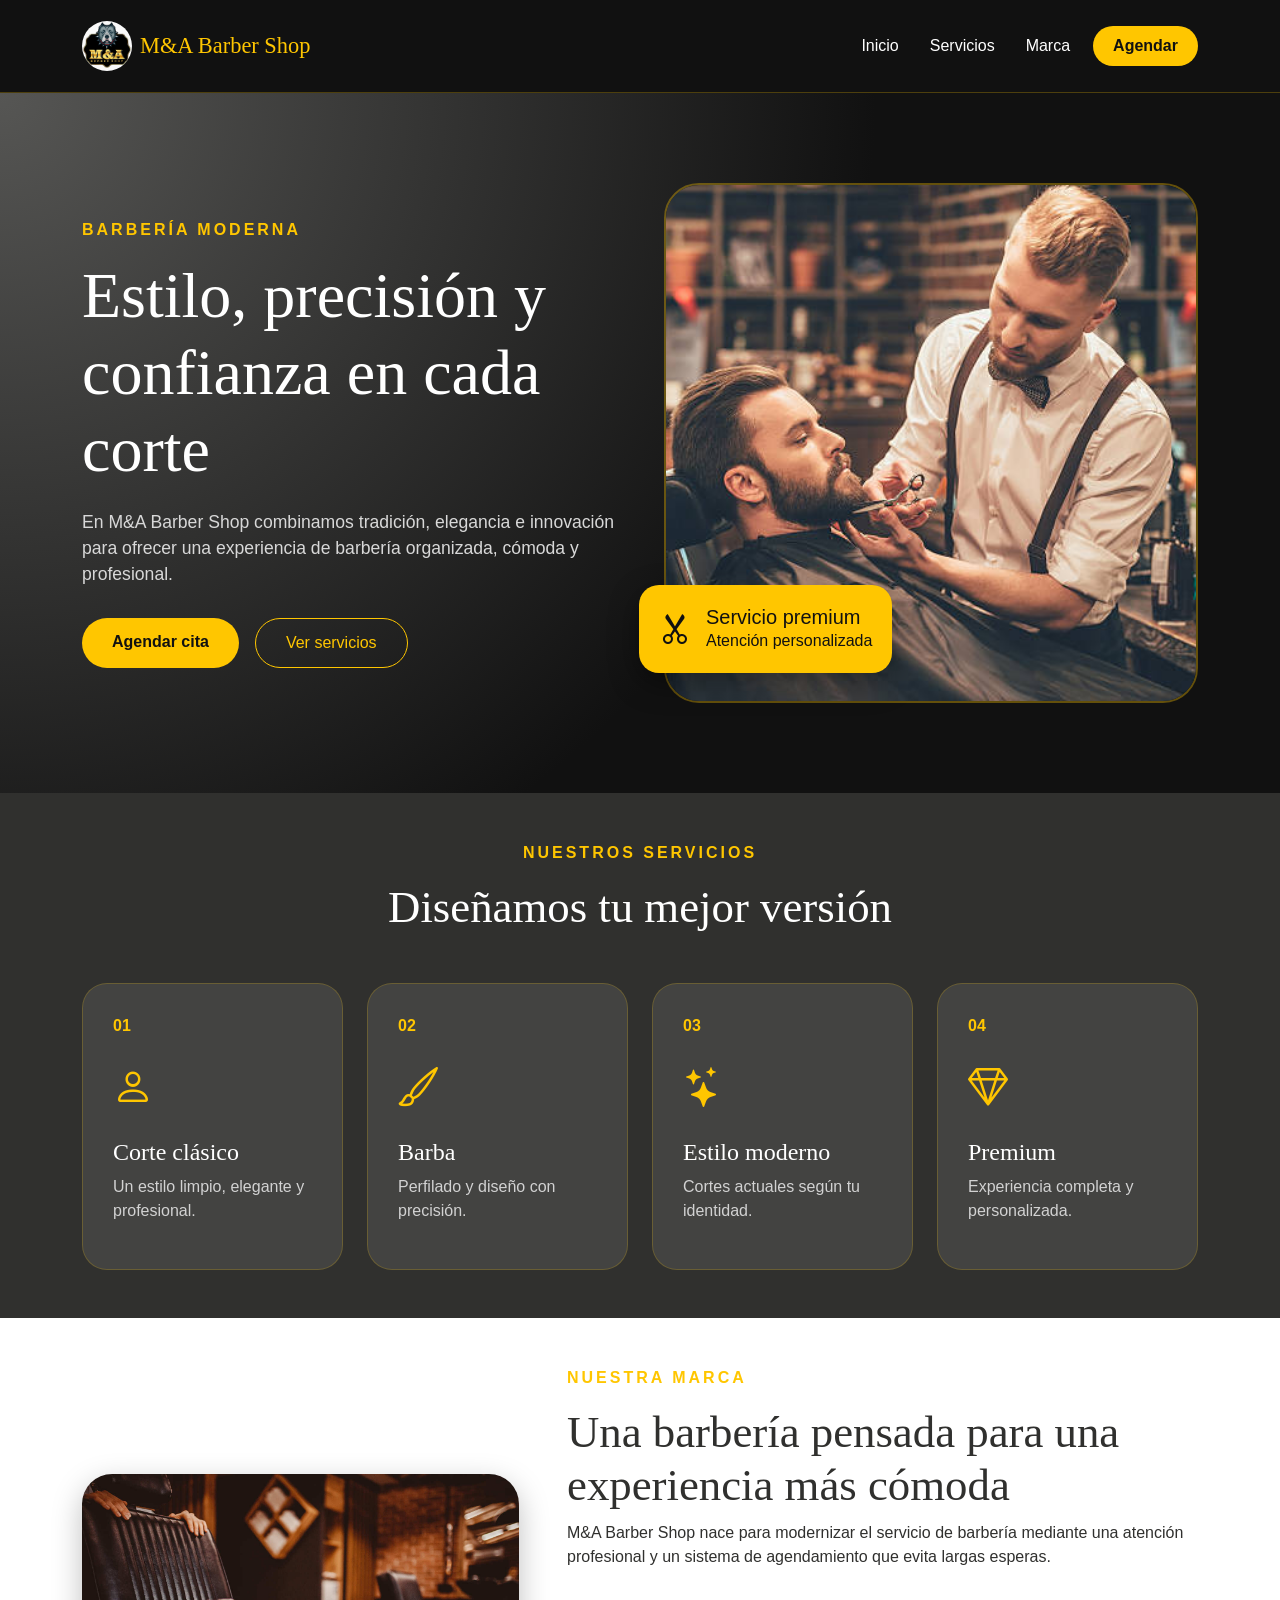
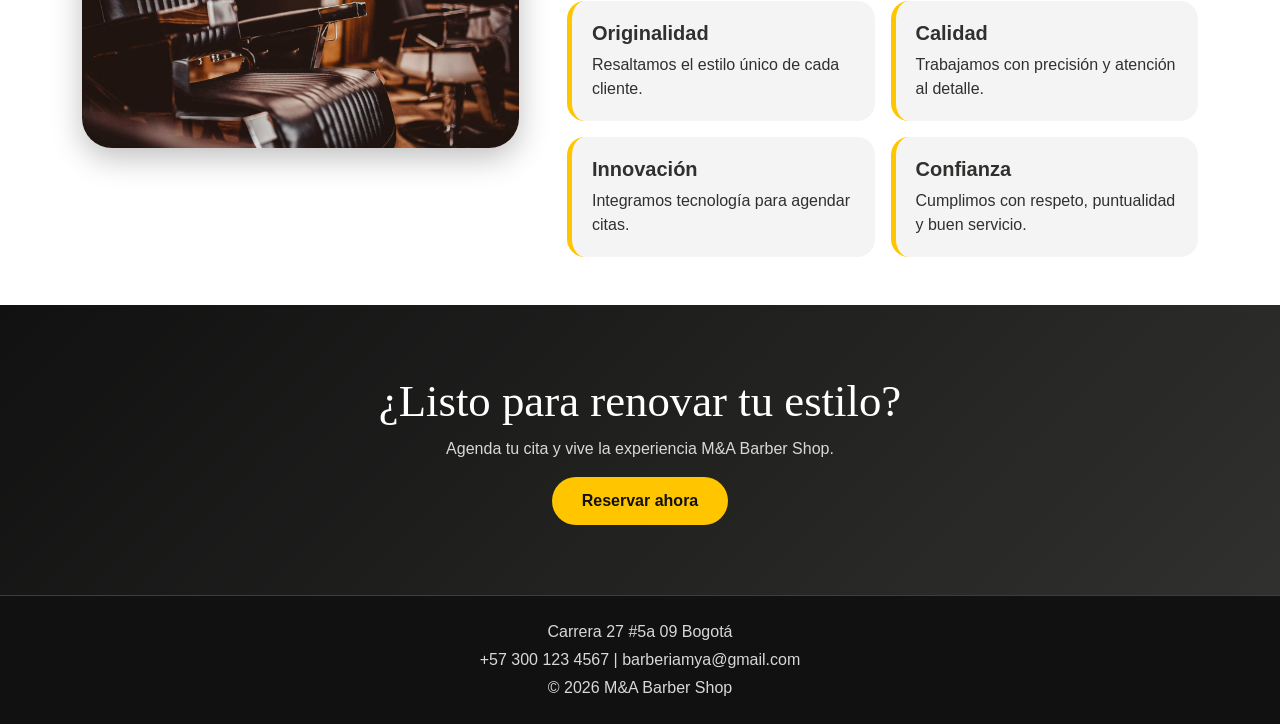
==== index.html @ be17642f "homepage hecho" ====
<!DOCTYPE html>
<html lang="es">
<head>
  <meta charset="UTF-8">
  <meta name="viewport" content="width=device-width, initial-scale=1.0">
  <title>M&A Barber Shop</title>

  <link href="https://cdn.jsdelivr.net/npm/bootstrap@5.3.3/dist/css/bootstrap.min.css" rel="stylesheet">
  <link rel="stylesheet" href="https://cdn.jsdelivr.net/npm/bootstrap-icons@1.11.3/font/bootstrap-icons.css">
  <link rel="stylesheet" href="/css/style.css">
  <link rel="icon" type="image" href="/img/logo.jpeg">
</head>

<body>

  <!-- NAVBAR -->
  <nav class="navbar navbar-expand-lg navbar-dark py-3">
    <div class="container">
      <a class="navbar-brand d-flex align-items-center" href="#">
        <img src="/img/logo.jpeg" alt="Logo M&A" class="logo me-2">
        <span>M&A Barber Shop</span>
      </a>

      <button class="navbar-toggler" type="button" data-bs-toggle="collapse" data-bs-target="#menu">
        <span class="navbar-toggler-icon"></span>
      </button>

      <div class="collapse navbar-collapse" id="menu">
        <ul class="navbar-nav ms-auto">
          <li class="nav-item"><a class="nav-link" href="#inicio">Inicio</a></li>
          <li class="nav-item"><a class="nav-link" href="#servicios">Servicios</a></li>
          <li class="nav-item"><a class="nav-link" href="#marca">Marca</a></li>
          <li class="nav-item"><a class="nav-link btn-agenda" href="/secciones/agenda.html">Agendar</a></li>
        </ul>
      </div>
    </div>
  </nav>

  <!-- INICIO -->
  <section id="inicio" class="inicio">
    <div class="container">
      <div class="row align-items-center g-5">

        <div class="col-lg-6">
          <p class="etiqueta">Barbería moderna</p>
          <h1>Estilo, precisión y confianza en cada corte</h1>
          <p class="descripcion">
            En M&A Barber Shop combinamos tradición, elegancia e innovación para ofrecer una experiencia de barbería organizada, cómoda y profesional.
          </p>

          <div class="d-flex gap-3 flex-wrap">
            <a href="/secciones/agenda.html" class="btn btn-dorado">Agendar cita</a>
            <a href="#servicios" class="btn btn-borde">Ver servicios</a>
          </div>
        </div>

        <div class="col-lg-6">
          <div class="imagen-principal">
            <img src="/img/imagenB.jpg" alt="Barbero trabajando">
            <div class="tarjeta-flotante">
              <i class="bi bi-scissors"></i>
              <div>
                <h5>Servicio premium</h5>
                <p>Atención personalizada</p>
              </div>
            </div>
          </div>
        </div>

      </div>
    </div>
  </section>

  <!-- SERVICIOS -->
  <section id="servicios" class="servicios py-5">
    <div class="container">
      <div class="text-center mb-5">
        <p class="etiqueta">Nuestros servicios</p>
        <h2>Diseñamos tu mejor versión</h2>
      </div>

      <div class="row g-4">

        <div class="col-md-6 col-lg-3">
          <div class="servicio">
            <span>01</span>
            <i class="bi bi-person"></i>
            <h4>Corte clásico</h4>
            <p>Un estilo limpio, elegante y profesional.</p>
          </div>
        </div>

        <div class="col-md-6 col-lg-3">
          <div class="servicio">
            <span>02</span>
            <i class="bi bi-brush"></i>
            <h4>Barba</h4>
            <p>Perfilado y diseño con precisión.</p>
          </div>
        </div>

        <div class="col-md-6 col-lg-3">
          <div class="servicio">
            <span>03</span>
            <i class="bi bi-stars"></i>
            <h4>Estilo moderno</h4>
            <p>Cortes actuales según tu identidad.</p>
          </div>
        </div>

        <div class="col-md-6 col-lg-3">
          <div class="servicio">
            <span>04</span>
            <i class="bi bi-gem"></i>
            <h4>Premium</h4>
            <p>Experiencia completa y personalizada.</p>
          </div>
        </div>

      </div>
    </div>
  </section>

  <!-- MARCA -->
  <section id="marca" class="marca py-5">
    <div class="container">
      <div class="row align-items-center g-5">

        <div class="col-lg-5">
          <img src="/img/imagenA.jpg" alt="Interior barbería" class="img-fluid imagen-marca">
        </div>

        <div class="col-lg-7">
          <p class="etiqueta">Nuestra marca</p>
          <h2>Una barbería pensada para una experiencia más cómoda</h2>
          <p>
            M&A Barber Shop nace para modernizar el servicio de barbería mediante una atención profesional y un sistema de agendamiento que evita largas esperas.
          </p>

          <div class="row g-3 mt-3">
            <div class="col-md-6">
              <div class="valor">
                <h5>Originalidad</h5>
                <p>Resaltamos el estilo único de cada cliente.</p>
              </div>
            </div>

            <div class="col-md-6">
              <div class="valor">
                <h5>Calidad</h5>
                <p>Trabajamos con precisión y atención al detalle.</p>
              </div>
            </div>

            <div class="col-md-6">
              <div class="valor">
                <h5>Innovación</h5>
                <p>Integramos tecnología para agendar citas.</p>
              </div>
            </div>

            <div class="col-md-6">
              <div class="valor">
                <h5>Confianza</h5>
                <p>Cumplimos con respeto, puntualidad y buen servicio.</p>
              </div>
            </div>
          </div>

        </div>

      </div>
    </div>
  </section>

  <!-- CTA -->
  <section class="cta">
    <div class="container text-center">
      <h2>¿Listo para renovar tu estilo?</h2>
      <p>Agenda tu cita y vive la experiencia M&A Barber Shop.</p>
      <a href="/secciones/agenda.html" class="btn btn-dorado">Reservar ahora</a>
    </div>
  </section>

  <!-- FOOTER -->
  <footer class="footer py-4">
    <div class="container text-center">
      <p class="mb-1">Carrera 27 #5a 09 Bogotá</p>
      <p class="mb-1">+57 300 123 4567 | barberiamya@gmail.com</p>
      <p class="mb-0">© 2026 M&A Barber Shop</p>
    </div>
  </footer>

  <script src="https://cdn.jsdelivr.net/npm/bootstrap@5.3.3/dist/js/bootstrap.bundle.min.js"></script>

</body>
</html>
---- css/style.css ----
:root {
  --dorado: #FFC600;
  --dorado-oscuro: #BF930D;
  --gris: #565654;
  --gris-oscuro: #30302E;
  --negro: #111111;
  --blanco: #FFFFFF;
}

body {
  margin: 0;
  font-family: Arial, sans-serif;
  background-color: var(--negro);
  color: var(--blanco);
}

h1,
h2,
h3,
h4 {
  font-family: "Times New Roman", serif;
}

.navbar {
  background-color: var(--negro);
  border-bottom: 1px solid rgba(255, 198, 0, 0.25);
}

.logo {
  width: 50px;
  height: 50px;
  border-radius: 50%;
  object-fit: cover;
}

.navbar-brand span {
  color: var(--dorado);
  font-family: "Times New Roman", serif;
  font-size: 1.4rem;
}

.nav-link {
  color: var(--blanco) !important;
  margin-left: 15px;
}

.nav-link:hover {
  color: var(--dorado) !important;
}

.btn-agenda {
  background-color: var(--dorado);
  color: var(--negro) !important;
  border-radius: 30px;
  padding: 8px 20px !important;
  font-weight: bold;
}

.inicio {
  padding: 90px 0;
  background: radial-gradient(circle at top left, #565654, #111111 60%);
}

.etiqueta {
  color: var(--dorado);
  text-transform: uppercase;
  letter-spacing: 3px;
  font-weight: bold;
}

.inicio h1 {
  font-size: 4rem;
  color: var(--blanco);
  margin-bottom: 20px;
}

.descripcion {
  color: #d8d8d8;
  font-size: 1.1rem;
  margin-bottom: 30px;
}

.btn-dorado {
  background-color: var(--dorado);
  color: var(--negro);
  border: none;
  border-radius: 30px;
  padding: 12px 30px;
  font-weight: bold;
}

.btn-dorado:hover {
  background-color: var(--dorado-oscuro);
  color: var(--blanco);
}

.btn-borde {
  border: 1px solid var(--dorado);
  color: var(--dorado);
  border-radius: 30px;
  padding: 12px 30px;
}

.btn-borde:hover {
  background-color: var(--dorado);
  color: var(--negro);
}

.imagen-principal {
  position: relative;
}

.imagen-principal img {
  width: 100%;
  height: 520px;
  object-fit: cover;
  border-radius: 35px;
  border: 2px solid rgba(255, 198, 0, 0.35);
}

.tarjeta-flotante {
  position: absolute;
  bottom: 30px;
  left: -25px;
  background-color: var(--dorado);
  color: var(--negro);
  padding: 20px;
  border-radius: 20px;
  display: flex;
  gap: 15px;
  align-items: center;
  box-shadow: 0 10px 30px rgba(0,0,0,0.4);
}

.tarjeta-flotante i {
  font-size: 2rem;
}

.tarjeta-flotante h5,
.tarjeta-flotante p {
  margin: 0;
}

.servicios {
  background-color: var(--gris-oscuro);
}

.servicios h2,
.marca h2,
.cta h2 {
  font-size: 2.8rem;
}

.servicio {
  background-color: #434341;
  padding: 30px;
  border-radius: 25px;
  height: 100%;
  border: 1px solid rgba(255, 198, 0, 0.2);
  transition: 0.3s;
}

.servicio:hover {
  transform: translateY(-8px);
  border-color: var(--dorado);
}

.servicio span {
  color: var(--dorado);
  font-weight: bold;
}

.servicio i {
  display: block;
  color: var(--dorado);
  font-size: 2.5rem;
  margin: 20px 0;
}

.servicio h4 {
  color: var(--blanco);
}

.servicio p {
  color: #d2d2d2;
}

.marca {
  background-color: var(--blanco);
  color: var(--gris-oscuro);
}

.imagen-marca {
  border-radius: 30px;
  box-shadow: 0 10px 30px rgba(0,0,0,0.25);
}

.valor {
  background-color: #f4f4f4;
  padding: 20px;
  border-radius: 18px;
  border-left: 5px solid var(--dorado);
  height: 100%;
}

.valor h5 {
  color: var(--gris-oscuro);
  font-weight: bold;
}

.valor p {
  margin: 0;
}

.cta {
  padding: 70px 0;
  background: linear-gradient(135deg, #111111, #30302E);
}

.cta p {
  color: #d8d8d8;
}

.footer {
  background-color: var(--negro);
  border-top: 1px solid rgba(255, 198, 0, 0.25);
  color: #d8d8d8;
}

@media (max-width: 768px) {
  .inicio h1 {
    font-size: 2.8rem;
  }

  .imagen-principal img {
    height: 380px;
  }

  .tarjeta-flotante {
    position: static;
    margin-top: 20px;
  }
}
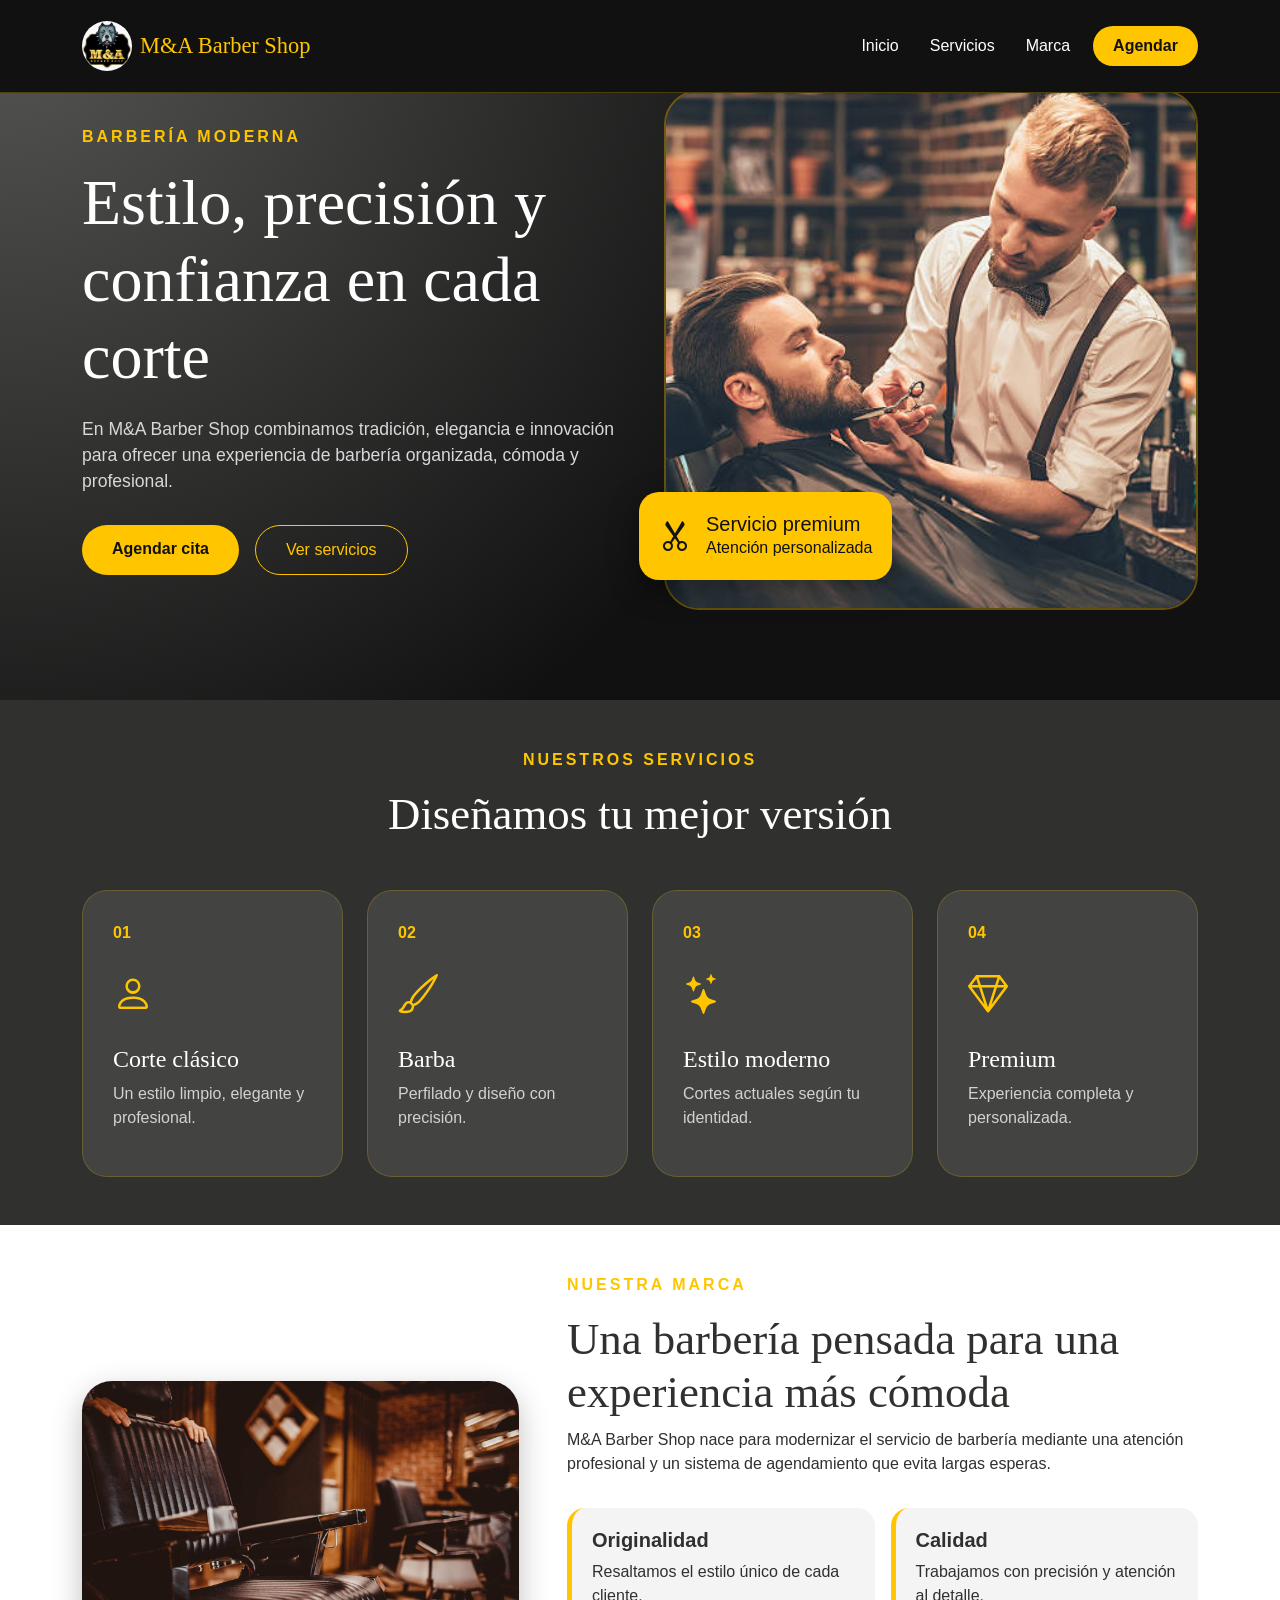
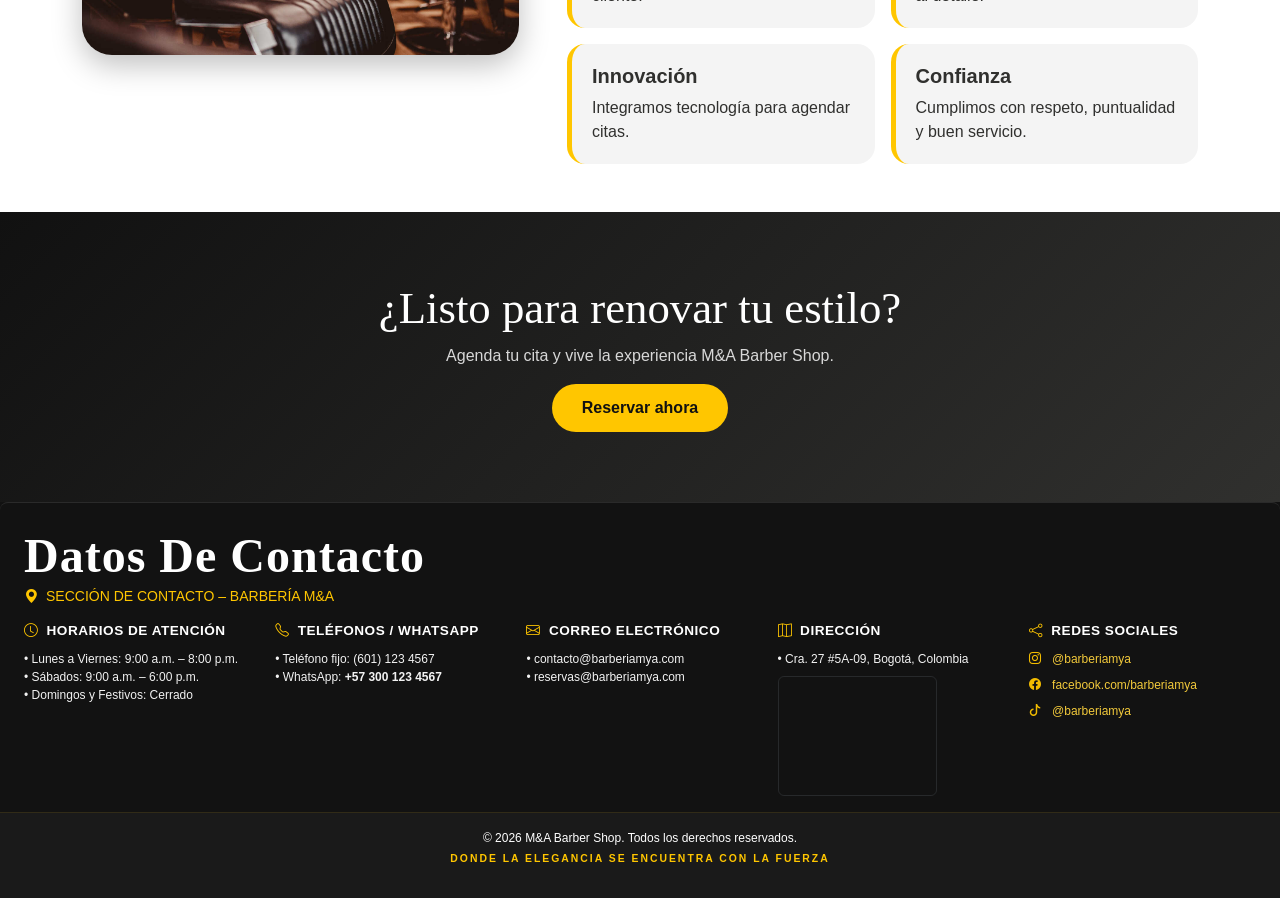
==== commit b9a52447: "footer terminado" ====
--- a/index.html
+++ b/index.html
@@ -14,7 +14,7 @@
 <body>
 
   <!-- NAVBAR -->
-  <nav class="navbar navbar-expand-lg navbar-dark py-3">
+  <nav class="navbar navbar-expand-lg navbar-dark py-3 fixed-top">
     <div class="container">
       <a class="navbar-brand d-flex align-items-center" href="#">
         <img src="/img/logo.jpeg" alt="Logo M&A" class="logo me-2">
@@ -182,16 +182,120 @@
     </div>
   </section>
 
-  <!-- FOOTER -->
-  <footer class="footer py-4">
-    <div class="container text-center">
-      <p class="mb-1">Carrera 27 #5a 09 Bogotá</p>
-      <p class="mb-1">+57 300 123 4567 | barberiamya@gmail.com</p>
-      <p class="mb-0">© 2026 M&A Barber Shop</p>
-    </div>
-  </footer>
-
-  <script src="https://cdn.jsdelivr.net/npm/bootstrap@5.3.3/dist/js/bootstrap.bundle.min.js"></script>
-
+<!-- FOOTER -->
+ <div class="container-fluid pt-4 px-4 border-top border-light border-opacity-10 mt-auto background-datos-inferior">
+                    
+                    <div class="row mb-3">
+                        <div class="col-12">
+                            <h2 class="display-5 fw-bold mb-1 font-elegante text-white">Datos De Contacto</h2>
+                            <h6 class="text-uppercase tracking-wider m-0 small" style="color: var(--mya-gold);">
+                                <i class="bi bi-geo-alt-fill me-2"></i>Sección de Contacto – Barbería M&A
+                            </h6>
+                        </div>
+                    </div>
+
+                    <div class="row g-4 text-white alignment-row-datos pb-3">
+                        
+                        <div class="col-12 col-md-6 col-lg-2-5">
+                            <div class="fw-bold text-white mb-2 small-title-datos">
+                                <i class="bi bi-clock me-2" style="color: var(--mya-gold);"></i>Horarios de Atención
+                            </div>
+                            <ul class="list-unstyled text-white x-small-text ps-0 m-0">
+                                <li>• Lunes a Viernes: 9:00 a.m. – 8:00 p.m.</li>
+                                <li>• Sábados: 9:00 a.m. – 6:00 p.m.</li>
+                                <li>• Domingos y Festivos: Cerrado</li>
+                            </ul>
+                        </div>
+
+                        <div class="col-12 col-md-6 col-lg-2-5">
+                            <div class="fw-bold text-white mb-2 small-title-datos">
+                                <i class="bi bi-telephone me-2" style="color: var(--mya-gold);"></i>Teléfonos / WhatsApp
+                            </div>
+                            <ul class="list-unstyled text-white x-small-text ps-0 m-0">
+                                <li>• Teléfono fijo: (601) 123 4567</li>
+                                <li>• WhatsApp: <span class="text-purple fw-semibold">+57 300 123 4567</span></li>
+                            </ul>
+                        </div>
+
+                        <div class="col-12 col-md-6 col-lg-2-5">
+                            <div class="fw-bold text-white mb-2 small-title-datos">
+                                <i class="bi bi-envelope me-2" style="color: var(--mya-gold);"></i>Correo Electrónico
+                            </div>
+                            <ul class="list-unstyled text-white x-small-text ps-0 m-0">
+                                <li>• contacto@barberiamya.com</li>
+                                <li>• reservas@barberiamya.com</li>
+                            </ul>
+                        </div>
+
+                        <div class="col-12 col-md-6 col-lg-2-5">
+                            <div class="fw-bold text-white mb-2 small-title-datos">
+                                <i class="bi bi-map me-2" style="color: var(--mya-gold);"></i>Dirección
+                            </div>
+                            <ul class="list-unstyled text-white x-small-text ps-0 m-0">
+                                <li class="mb-2">• Cra. 27 #5A-09, Bogotá, Colombia</li>
+                                <li>
+                                    <div class="rounded overflow-hidden border border-secondary border-opacity-25" style="width: 70%; height: 120px;">
+                                        <iframe 
+                                            src="https://www.google.com/maps/embed?pb=!1m18!1m12!1m3!1d994.2369689407733!2d-74.09712263046441!3d4.6033570364896805!2m3!1f0!2f0!3f0!3m2!1i1024!2i768!4f13.1!3m3!1m2!1s0x8e3f9914394b9c2f%3A0xe5f080242ba65aac!2zQ3JhIDI3ICM1YTE1LCBCb2dvdMOh!5e0!3m2!1ses-419!2sco!4v1779984849166!5m2!1ses-419!2sco" 
+                                            width="100%" 
+                                            height="100%" 
+                                            style="border:0;" 
+                                            allowfullscreen="" 
+                                            loading="lazy" 
+                                            referrerpolicy="no-referrer-when-downgrade">
+                                        </iframe>
+                                    </div>
+                                </li>
+                            </ul>
+                        </div>
+
+                        <div class="col-12 col-md-6 col-lg-2-5">
+                          <div class="fw-bold text-white mb-2 small-title-datos">
+                              <i class="bi bi-share me-2" style="color: var(--mya-gold);"></i>Redes Sociales
+                          </div>
+                          <ul class="list-unstyled x-small-text ps-0 m-0 d-flex flex-column gap-2">
+                              <li>
+                                  <i class="bi bi-instagram me-2" style="color: var(--mya-gold);"></i>
+                                  <a href="#" style="color: var(--mya-gold-light); text-decoration: none;" class="mya-link-hover">@barberiamya</a>
+                              </li>
+                              <li>
+                                  <i class="bi bi-facebook me-2" style="color: var(--mya-gold);"></i>
+                                  <a href="#" style="color: var(--mya-gold-light); text-decoration: none;" class="mya-link-hover">facebook.com/barberiamya</a>
+                              </li>
+                              <li>
+                                  <i class="bi bi-tiktok me-2" style="color: var(--mya-gold);"></i>
+                                  <a href="#" style="color: var(--mya-gold-light); text-decoration: none;" class="mya-link-hover">@barberiamya</a>
+                              </li>
+                          </ul>
+                        </div>
+
+                    </div>
+
+                </div>
+            </div>
+
+            <footer class="footer-mya py-3">
+                <div class="container text-center">
+                    <p class="small text-white mb-1" style="font-size: 0.75rem;">&copy; 2026 M&A Barber Shop. Todos los derechos reservados.</p>
+                    <p class="small text-uppercase tracking-widest fw-bold" style="color: var(--mya-gold); font-size: 0.65rem; letter-spacing: 2px;">Donde la elegancia se encuentra con la fuerza</p>
+                </div>
+            </footer>
+            
+        </div>
+    </div>
+
+    <script src="https://cdn.jsdelivr.net/npm/bootstrap@5.3.3/dist/js/bootstrap.bundle.min.js" integrity="sha384-YvpcrYf0tY3lHB60NNkmXc5s9fDVZLESaAA55NDzOxhy9GkcIdslK1eN7N6jIeHz" crossorigin="anonymous"></script>
+
+    <script>
+        document.addEventListener("DOMContentLoaded", function() {
+            const toggleButton = document.getElementById("toggleSidebar");
+            const wrapper = document.getElementById("wrapper");
+
+            toggleButton.addEventListener("click", function(e) {
+                e.preventDefault();
+                wrapper.classList.toggle("toggled");
+            });
+        });
+    </script>
 </body>
 </html>
--- a/css/style.css
+++ b/css/style.css
@@ -240,4 +240,77 @@
     position: static;
     margin-top: 20px;
   }
+}
+
+/*FOOTER*/
+/* 1. Variables de color necesarias */
+:root {
+    --mya-gold-light: #FFD43E;
+    --mya-gold: #FFC600;
+    --mya-gold-dark: #BF930D;
+    --mya-white: #FFFFFF;
+}
+
+/* 2. Tipografía para el título "Datos De Contacto" */
+.font-elegante {
+    font-family: 'Times New Roman', Times, serif;
+    font-weight: 700;
+    letter-spacing: 1px;
+}
+
+/* 3. Estructura del contenedor de datos (el área oscura antes del footer) */
+.background-datos-inferior {
+    background-color: rgba(20, 20, 20, 0.4);
+    border-radius: 8px 8px 0 0;
+}
+
+/* 4. Estilos de texto y utilidades de la sección de datos */
+.small-title-datos {
+    font-size: 0.85rem !important;
+    text-transform: uppercase;
+    letter-spacing: 0.5px;
+}
+
+.x-small-text {
+    font-size: 0.75rem !important;
+    line-height: 1.5;
+    opacity: 0.95;
+}
+
+.fs-mini {
+    font-size: 0.68rem !important;
+    display: block;
+    margin-top: 2px;
+}
+
+/* 5. Columna personalizada de 5 espacios (20% cada una) */
+@media (min-width: 992px) {
+    .col-lg-2-5 {
+        flex: 0 0 20%;
+        max-width: 20%;
+    }
+}
+
+/* 6. El Footer final (franja inferior) */
+.footer-mya {
+    background-color: #1a1a1a;
+    border-top: 1px solid rgba(255, 198, 0, 0.1); /* Línea dorada sutil */
+    width: 100%;
+}
+
+/* 7. Interacciones de enlaces en el footer */
+.mya-link-hover {
+    transition: color 0.2s ease;
+}
+
+.mya-link-hover:hover {
+    color: var(--mya-white) !important;
+}
+
+/* 8. Ajuste para que el footer siempre esté al fondo si hay poco contenido */
+#page-content-wrapper {
+    display: flex;
+    flex-direction: column;
+    justify-content: space-between;
+    min-height: 100vh;
 }
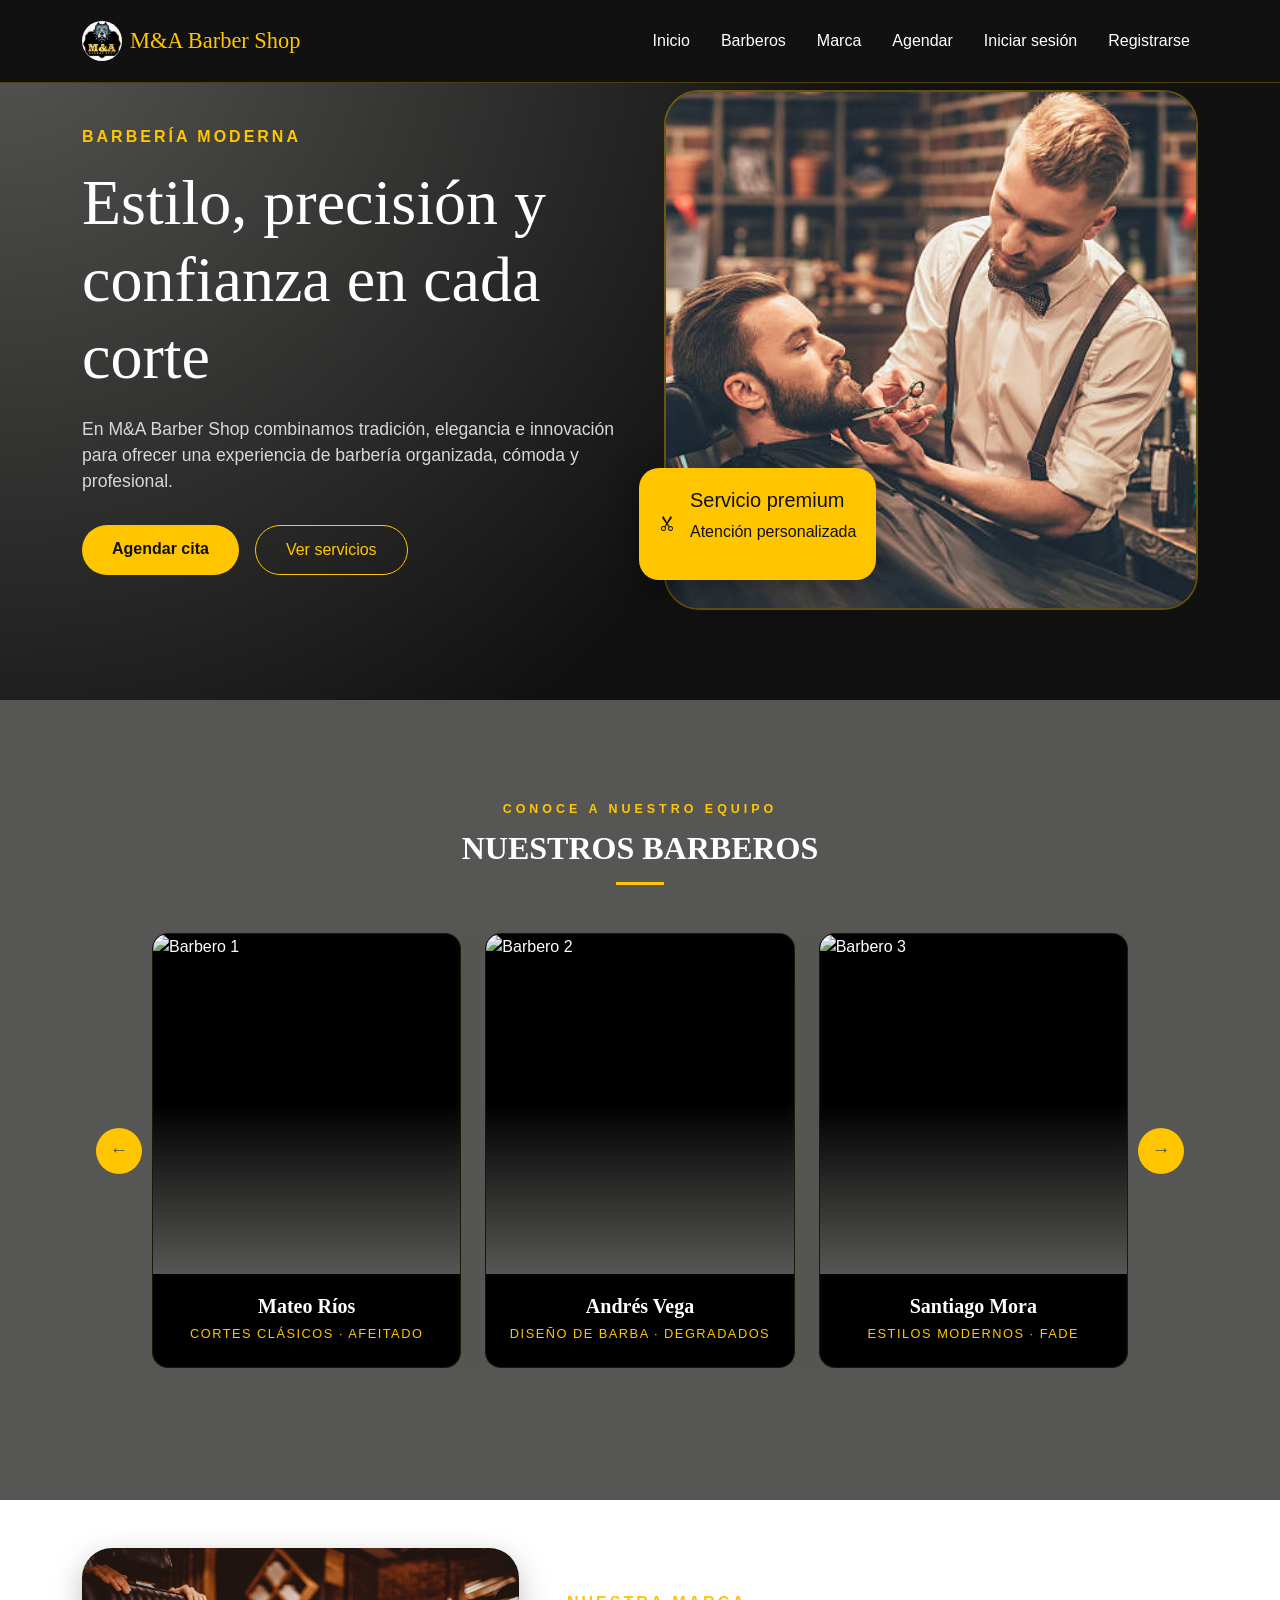
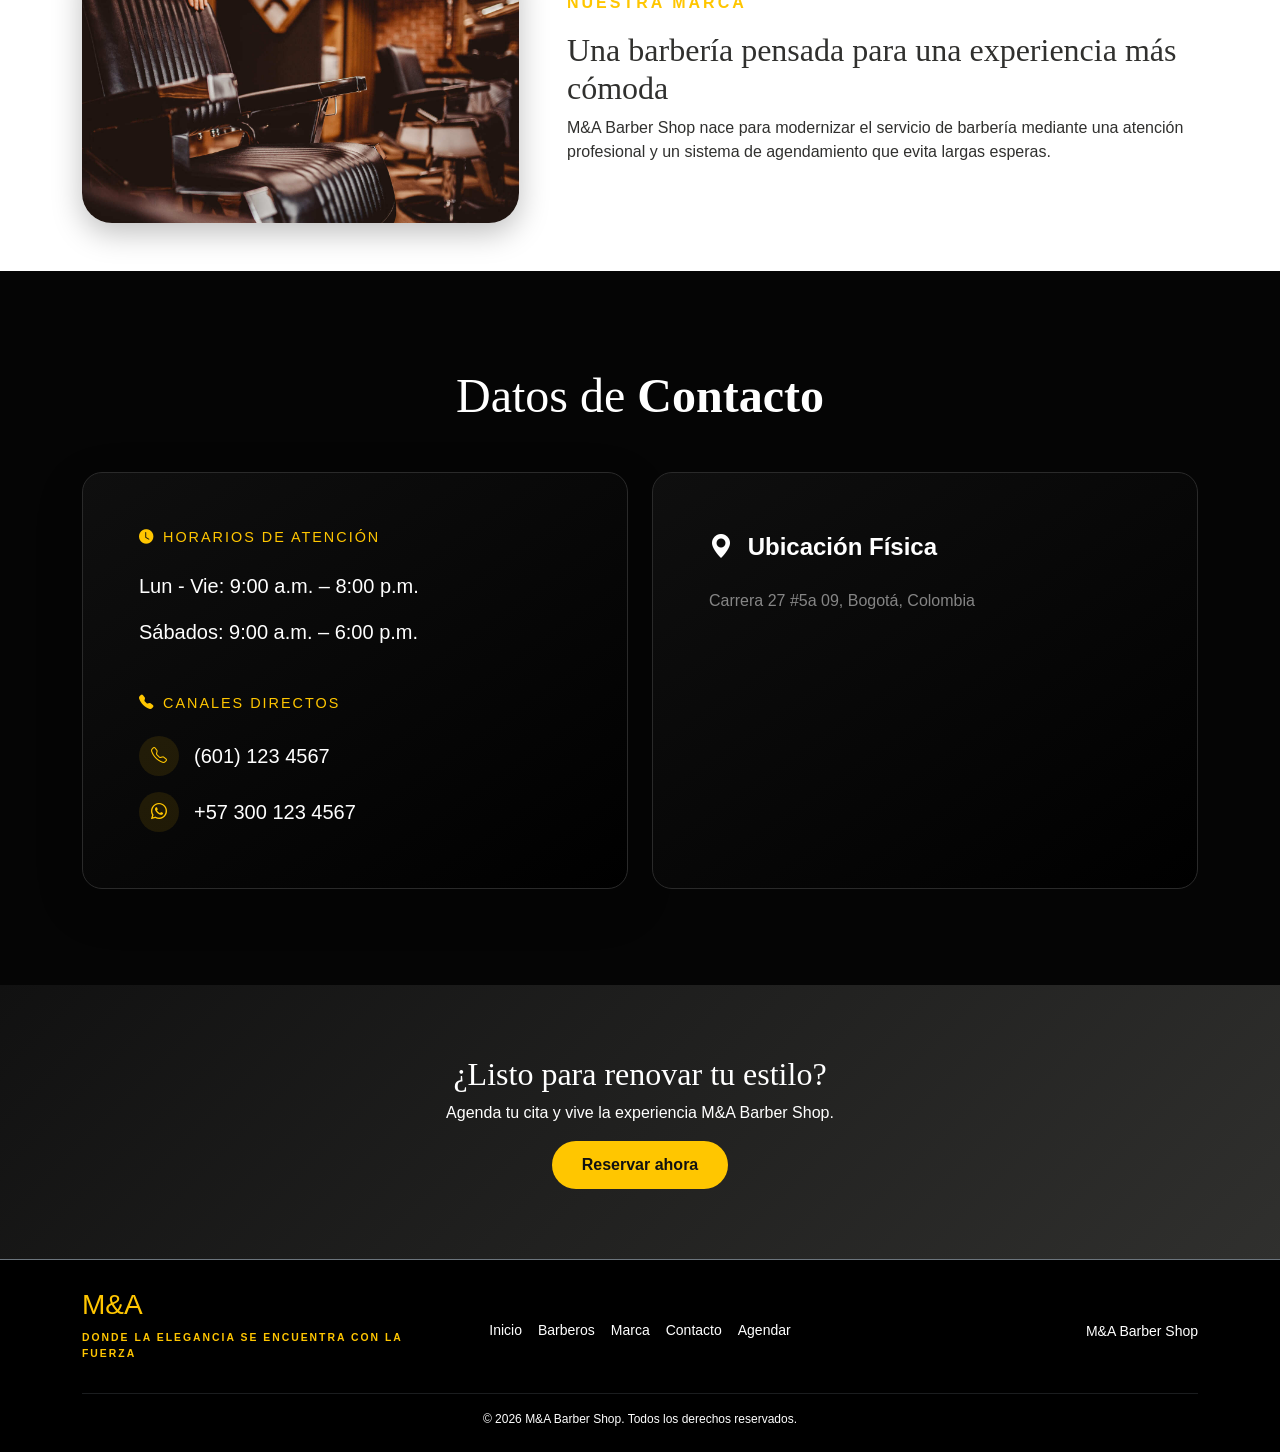
==== commit 20d1d6df: "Homepage Update" ====
--- a/index.html
+++ b/index.html
@@ -1,301 +1,25 @@
 <!DOCTYPE html>
 <html lang="es">
 <head>
-  <meta charset="UTF-8">
-  <meta name="viewport" content="width=device-width, initial-scale=1.0">
-  <title>M&A Barber Shop</title>
+    <meta charset="UTF-8">
+    <meta name="viewport" content="width=device-width, initial-scale=1.0">
+    <title>M&A Barber Shop</title>
+    
+    <link href="https://cdn.jsdelivr.net/npm/bootstrap@5.3.3/dist/css/bootstrap.min.css" rel="stylesheet">
+    <link rel="stylesheet" href="https://cdn.jsdelivr.net/npm/bootstrap-icons@1.11.3/font/bootstrap-icons.css">
+    <link rel="stylesheet" href="/css/style.css">
+    <link rel="icon" type="image/jpeg" href="/img/logo.jpeg">
+</head>
+<body>
+    
+    <div id="navbar-container"></div>
+    
+    <main id="main-content">
+        </main>
 
-  <link href="https://cdn.jsdelivr.net/npm/bootstrap@5.3.3/dist/css/bootstrap.min.css" rel="stylesheet">
-  <link rel="stylesheet" href="https://cdn.jsdelivr.net/npm/bootstrap-icons@1.11.3/font/bootstrap-icons.css">
-  <link rel="stylesheet" href="/css/style.css">
-  <link rel="icon" type="image" href="/img/logo.jpeg">
-</head>
+    <div id="footer-container"></div>
 
-<body>
-
-  <!-- NAVBAR -->
-  <nav class="navbar navbar-expand-lg navbar-dark py-3 fixed-top">
-    <div class="container">
-      <a class="navbar-brand d-flex align-items-center" href="#">
-        <img src="/img/logo.jpeg" alt="Logo M&A" class="logo me-2">
-        <span>M&A Barber Shop</span>
-      </a>
-
-      <button class="navbar-toggler" type="button" data-bs-toggle="collapse" data-bs-target="#menu">
-        <span class="navbar-toggler-icon"></span>
-      </button>
-
-      <div class="collapse navbar-collapse" id="menu">
-        <ul class="navbar-nav ms-auto">
-          <li class="nav-item"><a class="nav-link" href="#inicio">Inicio</a></li>
-          <li class="nav-item"><a class="nav-link" href="#servicios">Servicios</a></li>
-          <li class="nav-item"><a class="nav-link" href="#marca">Marca</a></li>
-          <li class="nav-item"><a class="nav-link btn-agenda" href="/secciones/agenda.html">Agendar</a></li>
-        </ul>
-      </div>
-    </div>
-  </nav>
-
-  <!-- INICIO -->
-  <section id="inicio" class="inicio">
-    <div class="container">
-      <div class="row align-items-center g-5">
-
-        <div class="col-lg-6">
-          <p class="etiqueta">Barbería moderna</p>
-          <h1>Estilo, precisión y confianza en cada corte</h1>
-          <p class="descripcion">
-            En M&A Barber Shop combinamos tradición, elegancia e innovación para ofrecer una experiencia de barbería organizada, cómoda y profesional.
-          </p>
-
-          <div class="d-flex gap-3 flex-wrap">
-            <a href="/secciones/agenda.html" class="btn btn-dorado">Agendar cita</a>
-            <a href="#servicios" class="btn btn-borde">Ver servicios</a>
-          </div>
-        </div>
-
-        <div class="col-lg-6">
-          <div class="imagen-principal">
-            <img src="/img/imagenB.jpg" alt="Barbero trabajando">
-            <div class="tarjeta-flotante">
-              <i class="bi bi-scissors"></i>
-              <div>
-                <h5>Servicio premium</h5>
-                <p>Atención personalizada</p>
-              </div>
-            </div>
-          </div>
-        </div>
-
-      </div>
-    </div>
-  </section>
-
-  <!-- SERVICIOS -->
-  <section id="servicios" class="servicios py-5">
-    <div class="container">
-      <div class="text-center mb-5">
-        <p class="etiqueta">Nuestros servicios</p>
-        <h2>Diseñamos tu mejor versión</h2>
-      </div>
-
-      <div class="row g-4">
-
-        <div class="col-md-6 col-lg-3">
-          <div class="servicio">
-            <span>01</span>
-            <i class="bi bi-person"></i>
-            <h4>Corte clásico</h4>
-            <p>Un estilo limpio, elegante y profesional.</p>
-          </div>
-        </div>
-
-        <div class="col-md-6 col-lg-3">
-          <div class="servicio">
-            <span>02</span>
-            <i class="bi bi-brush"></i>
-            <h4>Barba</h4>
-            <p>Perfilado y diseño con precisión.</p>
-          </div>
-        </div>
-
-        <div class="col-md-6 col-lg-3">
-          <div class="servicio">
-            <span>03</span>
-            <i class="bi bi-stars"></i>
-            <h4>Estilo moderno</h4>
-            <p>Cortes actuales según tu identidad.</p>
-          </div>
-        </div>
-
-        <div class="col-md-6 col-lg-3">
-          <div class="servicio">
-            <span>04</span>
-            <i class="bi bi-gem"></i>
-            <h4>Premium</h4>
-            <p>Experiencia completa y personalizada.</p>
-          </div>
-        </div>
-
-      </div>
-    </div>
-  </section>
-
-  <!-- MARCA -->
-  <section id="marca" class="marca py-5">
-    <div class="container">
-      <div class="row align-items-center g-5">
-
-        <div class="col-lg-5">
-          <img src="/img/imagenA.jpg" alt="Interior barbería" class="img-fluid imagen-marca">
-        </div>
-
-        <div class="col-lg-7">
-          <p class="etiqueta">Nuestra marca</p>
-          <h2>Una barbería pensada para una experiencia más cómoda</h2>
-          <p>
-            M&A Barber Shop nace para modernizar el servicio de barbería mediante una atención profesional y un sistema de agendamiento que evita largas esperas.
-          </p>
-
-          <div class="row g-3 mt-3">
-            <div class="col-md-6">
-              <div class="valor">
-                <h5>Originalidad</h5>
-                <p>Resaltamos el estilo único de cada cliente.</p>
-              </div>
-            </div>
-
-            <div class="col-md-6">
-              <div class="valor">
-                <h5>Calidad</h5>
-                <p>Trabajamos con precisión y atención al detalle.</p>
-              </div>
-            </div>
-
-            <div class="col-md-6">
-              <div class="valor">
-                <h5>Innovación</h5>
-                <p>Integramos tecnología para agendar citas.</p>
-              </div>
-            </div>
-
-            <div class="col-md-6">
-              <div class="valor">
-                <h5>Confianza</h5>
-                <p>Cumplimos con respeto, puntualidad y buen servicio.</p>
-              </div>
-            </div>
-          </div>
-
-        </div>
-
-      </div>
-    </div>
-  </section>
-
-  <!-- CTA -->
-  <section class="cta">
-    <div class="container text-center">
-      <h2>¿Listo para renovar tu estilo?</h2>
-      <p>Agenda tu cita y vive la experiencia M&A Barber Shop.</p>
-      <a href="/secciones/agenda.html" class="btn btn-dorado">Reservar ahora</a>
-    </div>
-  </section>
-
-<!-- FOOTER -->
- <div class="container-fluid pt-4 px-4 border-top border-light border-opacity-10 mt-auto background-datos-inferior">
-                    
-                    <div class="row mb-3">
-                        <div class="col-12">
-                            <h2 class="display-5 fw-bold mb-1 font-elegante text-white">Datos De Contacto</h2>
-                            <h6 class="text-uppercase tracking-wider m-0 small" style="color: var(--mya-gold);">
-                                <i class="bi bi-geo-alt-fill me-2"></i>Sección de Contacto – Barbería M&A
-                            </h6>
-                        </div>
-                    </div>
-
-                    <div class="row g-4 text-white alignment-row-datos pb-3">
-                        
-                        <div class="col-12 col-md-6 col-lg-2-5">
-                            <div class="fw-bold text-white mb-2 small-title-datos">
-                                <i class="bi bi-clock me-2" style="color: var(--mya-gold);"></i>Horarios de Atención
-                            </div>
-                            <ul class="list-unstyled text-white x-small-text ps-0 m-0">
-                                <li>• Lunes a Viernes: 9:00 a.m. – 8:00 p.m.</li>
-                                <li>• Sábados: 9:00 a.m. – 6:00 p.m.</li>
-                                <li>• Domingos y Festivos: Cerrado</li>
-                            </ul>
-                        </div>
-
-                        <div class="col-12 col-md-6 col-lg-2-5">
-                            <div class="fw-bold text-white mb-2 small-title-datos">
-                                <i class="bi bi-telephone me-2" style="color: var(--mya-gold);"></i>Teléfonos / WhatsApp
-                            </div>
-                            <ul class="list-unstyled text-white x-small-text ps-0 m-0">
-                                <li>• Teléfono fijo: (601) 123 4567</li>
-                                <li>• WhatsApp: <span class="text-purple fw-semibold">+57 300 123 4567</span></li>
-                            </ul>
-                        </div>
-
-                        <div class="col-12 col-md-6 col-lg-2-5">
-                            <div class="fw-bold text-white mb-2 small-title-datos">
-                                <i class="bi bi-envelope me-2" style="color: var(--mya-gold);"></i>Correo Electrónico
-                            </div>
-                            <ul class="list-unstyled text-white x-small-text ps-0 m-0">
-                                <li>• contacto@barberiamya.com</li>
-                                <li>• reservas@barberiamya.com</li>
-                            </ul>
-                        </div>
-
-                        <div class="col-12 col-md-6 col-lg-2-5">
-                            <div class="fw-bold text-white mb-2 small-title-datos">
-                                <i class="bi bi-map me-2" style="color: var(--mya-gold);"></i>Dirección
-                            </div>
-                            <ul class="list-unstyled text-white x-small-text ps-0 m-0">
-                                <li class="mb-2">• Cra. 27 #5A-09, Bogotá, Colombia</li>
-                                <li>
-                                    <div class="rounded overflow-hidden border border-secondary border-opacity-25" style="width: 70%; height: 120px;">
-                                        <iframe 
-                                            src="https://www.google.com/maps/embed?pb=!1m18!1m12!1m3!1d994.2369689407733!2d-74.09712263046441!3d4.6033570364896805!2m3!1f0!2f0!3f0!3m2!1i1024!2i768!4f13.1!3m3!1m2!1s0x8e3f9914394b9c2f%3A0xe5f080242ba65aac!2zQ3JhIDI3ICM1YTE1LCBCb2dvdMOh!5e0!3m2!1ses-419!2sco!4v1779984849166!5m2!1ses-419!2sco" 
-                                            width="100%" 
-                                            height="100%" 
-                                            style="border:0;" 
-                                            allowfullscreen="" 
-                                            loading="lazy" 
-                                            referrerpolicy="no-referrer-when-downgrade">
-                                        </iframe>
-                                    </div>
-                                </li>
-                            </ul>
-                        </div>
-
-                        <div class="col-12 col-md-6 col-lg-2-5">
-                          <div class="fw-bold text-white mb-2 small-title-datos">
-                              <i class="bi bi-share me-2" style="color: var(--mya-gold);"></i>Redes Sociales
-                          </div>
-                          <ul class="list-unstyled x-small-text ps-0 m-0 d-flex flex-column gap-2">
-                              <li>
-                                  <i class="bi bi-instagram me-2" style="color: var(--mya-gold);"></i>
-                                  <a href="#" style="color: var(--mya-gold-light); text-decoration: none;" class="mya-link-hover">@barberiamya</a>
-                              </li>
-                              <li>
-                                  <i class="bi bi-facebook me-2" style="color: var(--mya-gold);"></i>
-                                  <a href="#" style="color: var(--mya-gold-light); text-decoration: none;" class="mya-link-hover">facebook.com/barberiamya</a>
-                              </li>
-                              <li>
-                                  <i class="bi bi-tiktok me-2" style="color: var(--mya-gold);"></i>
-                                  <a href="#" style="color: var(--mya-gold-light); text-decoration: none;" class="mya-link-hover">@barberiamya</a>
-                              </li>
-                          </ul>
-                        </div>
-
-                    </div>
-
-                </div>
-            </div>
-
-            <footer class="footer-mya py-3">
-                <div class="container text-center">
-                    <p class="small text-white mb-1" style="font-size: 0.75rem;">&copy; 2026 M&A Barber Shop. Todos los derechos reservados.</p>
-                    <p class="small text-uppercase tracking-widest fw-bold" style="color: var(--mya-gold); font-size: 0.65rem; letter-spacing: 2px;">Donde la elegancia se encuentra con la fuerza</p>
-                </div>
-            </footer>
-            
-        </div>
-    </div>
-
-    <script src="https://cdn.jsdelivr.net/npm/bootstrap@5.3.3/dist/js/bootstrap.bundle.min.js" integrity="sha384-YvpcrYf0tY3lHB60NNkmXc5s9fDVZLESaAA55NDzOxhy9GkcIdslK1eN7N6jIeHz" crossorigin="anonymous"></script>
-
-    <script>
-        document.addEventListener("DOMContentLoaded", function() {
-            const toggleButton = document.getElementById("toggleSidebar");
-            const wrapper = document.getElementById("wrapper");
-
-            toggleButton.addEventListener("click", function(e) {
-                e.preventDefault();
-                wrapper.classList.toggle("toggled");
-            });
-        });
-    </script>
+    <script src="https://cdn.jsdelivr.net/npm/bootstrap@5.3.3/dist/js/bootstrap.bundle.min.js"></script>
+    <script src="/js/script.js"></script>
 </body>
 </html>
--- a/css/style.css
+++ b/css/style.css
@@ -1,10 +1,20 @@
+/* ==========================================================================
+   CONFIGURACIÓN GLOBAL Y VARIABLES
+   ========================================================================== */
 :root {
+  /* Paleta de colores principal */
   --dorado: #FFC600;
   --dorado-oscuro: #BF930D;
   --gris: #565654;
   --gris-oscuro: #30302E;
   --negro: #111111;
   --blanco: #FFFFFF;
+  
+  /* Variables específicas para el Footer (M&A Identidad) */
+  --mya-gold-light: #FFD43E;
+  --mya-gold: #FFC600;
+  --mya-gold-dark: #BF930D;
+  --mya-white: #FFFFFF;
 }
 
 body {
@@ -14,13 +24,14 @@
   color: var(--blanco);
 }
 
-h1,
-h2,
-h3,
-h4 {
+/* Tipografías de títulos generales */
+h1, h2, h3, h4 {
   font-family: "Times New Roman", serif;
 }
 
+/* ==========================================================================
+   SECCIÓN: NAVBAR (Encabezado de navegación)
+   ========================================================================== */
 .navbar {
   background-color: var(--negro);
   border-bottom: 1px solid rgba(255, 198, 0, 0.25);
@@ -48,6 +59,7 @@
   color: var(--dorado) !important;
 }
 
+/* Botón especial de Agenda en el menú */
 .btn-agenda {
   background-color: var(--dorado);
   color: var(--negro) !important;
@@ -56,6 +68,9 @@
   font-weight: bold;
 }
 
+/* ==========================================================================
+   SECCIÓN: INICIO (Hero Section / Portada)
+   ========================================================================== */
 .inicio {
   padding: 90px 0;
   background: radial-gradient(circle at top left, #565654, #111111 60%);
@@ -80,6 +95,7 @@
   margin-bottom: 30px;
 }
 
+/* Botones de acción (CTA) en Inicio y otras secciones */
 .btn-dorado {
   background-color: var(--dorado);
   color: var(--negro);
@@ -101,11 +117,7 @@
   padding: 12px 30px;
 }
 
-.btn-borde:hover {
-  background-color: var(--dorado);
-  color: var(--negro);
-}
-
+/* Imagen principal y tarjeta de "Servicio Premium" */
 .imagen-principal {
   position: relative;
 }
@@ -132,59 +144,175 @@
   box-shadow: 0 10px 30px rgba(0,0,0,0.4);
 }
 
-.tarjeta-flotante i {
+/* ══════════════════════════════════════════════
+   CSS PARA CARRUSEL DE BARBEROS
+   ══════════════════════════════════════════════ */
+
+.barbers-carousel-wrapper {
+    position: relative;
+    display: flex;
+    align-items: center;
+    width: 100%;
+    padding: 0 70px;
+    box-sizing: border-box;
+}
+
+.barbers-track-container {
+    overflow: hidden;
+    width: 100%;
+}
+
+.barbers-track {
+    display: flex;
+    gap: 24px;
+    /* Esto es vital para que las cartas se mantengan en una sola fila */
+    flex-wrap: nowrap; 
+}
+
+/* CARD */
+.barber-card {
+    flex: 0 0 calc((100% - 48px) / 3);
+    background-color: #000000;
+    border-radius: 16px;
+    overflow: hidden;
+    border: 1px solid rgba(255, 198, 0, 0.12);
+    box-shadow: 0 8px 30px #565654;
+    transition: 0.35s ease;
+}
+
+.barber-card:hover {
+    transform: translateY(-6px);
+    border-color: rgba(255, 198, 0, 0.45);
+    box-shadow: 0 16px 40px rgba(255, 198, 0, 0.12);
+}
+
+.barber-img-wrap {
+    position: relative;
+    height: 340px;
+    overflow: hidden;
+}
+
+.barber-img-wrap img {
+    width: 100%;
+    height: 100%;
+    object-fit: cover;
+    transition: transform 0.5s ease;
+    filter: grayscale(20%);
+}
+
+.barber-card:hover .barber-img-wrap img {
+    transform: scale(1.06);
+    filter: grayscale(0%);
+}
+
+.barber-overlay {
+    position: absolute;
+    bottom: 0;
+    left: 0;
+    width: 100%;
+    height: 50%;
+    background: linear-gradient(to top, #565654, transparent);
+}
+
+.barber-info {
+    padding: 20px 22px 24px;
+    text-align: center;
+}
+
+.barber-name {
+    font-size: 1.25rem;
+    font-weight: bold;
+    color: #ffffff;
+    margin-bottom: 6px;
+}
+
+.barber-specialty {
+    display: block;
+    font-size: 0.80rem;
+    color: #FFC600;
+    text-transform: uppercase;
+    letter-spacing: 1.5px;
+}
+
+/* FLECHAS */
+.carousel-arrow {
+    position: absolute;
+    top: 50%;
+    transform: translateY(-50%);
+    z-index: 10;
+    background-color: #FFC600;
+    color: #565654;
+    border: none;
+    border-radius: 50%;
+    width: 46px;
+    height: 46px;
+    font-size: 1.2rem;
+    font-weight: bold;
+    cursor: pointer;
+}
+
+.carousel-arrow-prev {
+    left: 14px;
+}
+
+.carousel-arrow-next {
+    right: 14px;
+}
+
+/* DOTS */
+.carousel-dots {
+    display: flex;
+    justify-content: center;
+    gap: 10px;
+    margin-top: 32px;
+}
+
+.carousel-dot {
+    width: 10px;
+    height: 10px;
+    border-radius: 50%;
+    border: 1px solid rgba(255,198,0,0.5);
+    background-color: transparent;
+    cursor: pointer;
+}
+
+.carousel-dot.active {
+    background-color: #FFC600;
+    transform: scale(1.25);
+}
+
+.section-padding {
+  padding: 100px 0;
+}
+
+.section-eyebrow {
+  color: #FFC600;
+  font-size: 0.78rem;
+  font-weight: 700;
+  text-transform: uppercase;
+  letter-spacing: 4px;
+  margin-bottom: 10px;
+}
+
+.title-options {
+  font-family: "Times New Roman", serif !important;
   font-size: 2rem;
 }
 
-.tarjeta-flotante h5,
-.tarjeta-flotante p {
-  margin: 0;
-}
-
-.servicios {
-  background-color: var(--gris-oscuro);
-}
-
-.servicios h2,
-.marca h2,
-.cta h2 {
-  font-size: 2.8rem;
-}
-
-.servicio {
-  background-color: #434341;
-  padding: 30px;
-  border-radius: 25px;
-  height: 100%;
-  border: 1px solid rgba(255, 198, 0, 0.2);
-  transition: 0.3s;
-}
-
-.servicio:hover {
-  transform: translateY(-8px);
-  border-color: var(--dorado);
-}
-
-.servicio span {
-  color: var(--dorado);
-  font-weight: bold;
-}
-
-.servicio i {
-  display: block;
-  color: var(--dorado);
-  font-size: 2.5rem;
-  margin: 20px 0;
-}
-
-.servicio h4 {
-  color: var(--blanco);
-}
-
-.servicio p {
-  color: #d2d2d2;
-}
-
+.sub-bar {
+  width: 48px;
+  height: 3px;
+  background-color: #FFC600;
+  margin: 15px auto 45px auto;
+}
+
+#barberos {
+  background-color: #565654;
+}
+
+/* ==========================================================================
+   SECCIÓN: MARCA (Nuestra historia y valores)
+   ========================================================================== */
 .marca {
   background-color: var(--blanco);
   color: var(--gris-oscuro);
@@ -195,6 +323,7 @@
   box-shadow: 0 10px 30px rgba(0,0,0,0.25);
 }
 
+/* Tarjetas de valores (Originalidad, Calidad, etc.) */
 .valor {
   background-color: #f4f4f4;
   padding: 20px;
@@ -203,68 +332,32 @@
   height: 100%;
 }
 
-.valor h5 {
-  color: var(--gris-oscuro);
-  font-weight: bold;
-}
-
-.valor p {
-  margin: 0;
-}
-
+/* ==========================================================================
+   SECCIÓN: CTA (Llamada a la acción final)
+   ========================================================================== */
 .cta {
   padding: 70px 0;
   background: linear-gradient(135deg, #111111, #30302E);
 }
 
-.cta p {
-  color: #d8d8d8;
-}
-
-.footer {
-  background-color: var(--negro);
-  border-top: 1px solid rgba(255, 198, 0, 0.25);
-  color: #d8d8d8;
-}
-
-@media (max-width: 768px) {
-  .inicio h1 {
-    font-size: 2.8rem;
-  }
-
-  .imagen-principal img {
-    height: 380px;
-  }
-
-  .tarjeta-flotante {
-    position: static;
-    margin-top: 20px;
-  }
-}
-
-/*FOOTER*/
-/* 1. Variables de color necesarias */
-:root {
-    --mya-gold-light: #FFD43E;
-    --mya-gold: #FFC600;
-    --mya-gold-dark: #BF930D;
-    --mya-white: #FFFFFF;
-}
-
-/* 2. Tipografía para el título "Datos De Contacto" */
+/* ==========================================================================
+   SECCIÓN: FOOTER Y DATOS DE CONTACTO
+   ========================================================================== */
+   
+/* Tipografía elegante para el título "Datos De Contacto" */
 .font-elegante {
     font-family: 'Times New Roman', Times, serif;
     font-weight: 700;
     letter-spacing: 1px;
 }
 
-/* 3. Estructura del contenedor de datos (el área oscura antes del footer) */
+/* Estructura del área gris oscura antes del cierre final */
 .background-datos-inferior {
     background-color: rgba(20, 20, 20, 0.4);
     border-radius: 8px 8px 0 0;
 }
 
-/* 4. Estilos de texto y utilidades de la sección de datos */
+/* Estilos de texto para las listas de contacto */
 .small-title-datos {
     font-size: 0.85rem !important;
     text-transform: uppercase;
@@ -283,7 +376,7 @@
     margin-top: 2px;
 }
 
-/* 5. Columna personalizada de 5 espacios (20% cada una) */
+/* Columna especial de 5 espacios para pantallas grandes */
 @media (min-width: 992px) {
     .col-lg-2-5 {
         flex: 0 0 20%;
@@ -291,14 +384,14 @@
     }
 }
 
-/* 6. El Footer final (franja inferior) */
+/* Franja negra final del pie de página */
 .footer-mya {
     background-color: #1a1a1a;
-    border-top: 1px solid rgba(255, 198, 0, 0.1); /* Línea dorada sutil */
+    border-top: 1px solid rgba(255, 198, 0, 0.1);
     width: 100%;
 }
 
-/* 7. Interacciones de enlaces en el footer */
+/* Efectos de hover para links de redes sociales */
 .mya-link-hover {
     transition: color 0.2s ease;
 }
@@ -307,10 +400,249 @@
     color: var(--mya-white) !important;
 }
 
-/* 8. Ajuste para que el footer siempre esté al fondo si hay poco contenido */
-#page-content-wrapper {
+/* ==========================================================================
+   RESPONSIVIDAD (Media Queries)
+   ========================================================================== */
+@media (max-width: 768px) {
+  .inicio h1 {
+    font-size: 2.8rem;
+  }
+
+  .imagen-principal img {
+    height: 380px;
+  }
+
+  /* Ajuste de la tarjeta flotante en móviles */
+  .tarjeta-flotante {
+    position: static;
+    margin-top: 20px;
+  }
+}
+
+/* Asegurar que la campanita tenga el estilo correcto */
+.bi-bell-fill {
+    font-size: 1.2rem;
+    color: var(--dorado);
+    cursor: pointer;
+}
+
+.dropdown-menu {
+    background-color: var(--negro);
+    border: 1px solid var(--dorado);
+}
+
+.dropdown-item {
+    color: var(--blanco);
+}
+
+.dropdown-item:hover {
+    background-color: var(--gris-oscuro);
+}
+
+/* Menú lateral (Escritorio) */
+#side-menu {
+    position: fixed; top: 0; left: -300px; width: 300px; height: 100%;
+    background-color: #333; transition: 0.3s; z-index: 1050; padding: 20px; color: white;
+}
+#side-menu.active { left: 0; }
+
+/* Ocultar en móvil para que se muestren en el menú colapsado */
+@media (max-width: 991px) {
+    #side-menu { display: none !important; }
+}
+/* Menu Lateral */
+#side-menu {
+    position: fixed;
+    top: 0;
+    left: -300px;
+    width: 300px;
+    height: 100%;
+    /* Gradiente oscuro que combina con tu barbería */
+    background: linear-gradient(180deg, #1a1a1a 0%, #000000 100%);
+    border-right: 2px solid #FFC600;
+    box-shadow: 5px 0 15px rgba(0,0,0,0.5);
+    transition: 0.4s cubic-bezier(0.25, 0.46, 0.45, 0.94);
+    z-index: 2000;
+}
+
+#side-menu.active { left: 0; }
+
+.menu-header {
+    padding: 30px;
+    border-bottom: 1px solid rgba(255, 198, 0, 0.2);
+    text-align: center;
+}
+
+.menu-items {
+    padding: 20px;
+}
+
+.menu-items a {
+    display: block;
+    padding: 15px 20px;
+    color: #ffffff;
+    text-decoration: none;
+    font-size: 1.1rem;
+    transition: 0.3s;
+    border-radius: 8px;
+    margin-bottom: 10px;
+}
+
+.menu-items a:hover {
+    background-color: rgba(255, 198, 0, 0.1);
+    color: #FFC600;
+    padding-left: 30px;
+}
+
+/* Capa oscura (Overlay) */
+#menu-overlay {
+    position: fixed;
+    top: 0;
+    left: 0;
+    width: 100%;
+    height: 100%;
+    background: rgba(0, 0, 0, 0.7); /* Oscuro transparente */
+    z-index: 1500;
+    display: none; /* Oculto por defecto */
+}
+
+/* Botón de cierre (X) */
+.close-menu-btn {
+    position: absolute;
+    top: 20px;
+    right: 20px;
+    font-size: 1.5rem;
+    color: #FFC600;
+    cursor: pointer;
+}
+
+/* Contacto */
+/* Contenedor elegante */
+.mya-contact-section {
+    position: relative;
+    background: #050505;
+}
+
+.mya-contact-card {
+    background: linear-gradient(145deg, #0f0f0f, #000000);
+    border: 1px solid #2a2a2a;
+    padding: 3.5rem; /* Aumentamos el padding para hacerlo más grande */
+    border-radius: 20px;
+    min-height: 400px; /* Asegura altura mínima para presencia */
+    transition: all 0.4s ease;
+}
+
+.map-frame iframe {
+    border-radius: 10px;
+    filter: none !important; 
+}
+
+/* Efecto de borde dorado al pasar el mouse */
+.mya-contact-card:hover {
+    border-color: var(--mya-gold);
+    box-shadow: 0 0 20px rgba(255, 198, 0, 0.1);
+}
+
+/* Títulos con estilo */
+.contact-label {
+    font-size: 0.9rem;
+    letter-spacing: 2px;
+    text-transform: uppercase;
+    color: var(--mya-gold);
+    margin-bottom: 1.5rem !important;
+}
+
+/* Estilo para los iconos */
+.icon-box {
+    width: 40px;
+    height: 40px;
     display: flex;
-    flex-direction: column;
-    justify-content: space-between;
-    min-height: 100vh;
+    align-items: center;
+    justify-content: center;
+    background: rgba(255, 198, 0, 0.1);
+    border-radius: 50%;
+    margin-right: 15px;
+    color: var(--mya-gold);
+}
+
+
+@media (min-width: 992px) {
+    .d-lg-none {
+        display: none !important;
+    }
+}
+
+@media (max-width: 991px) {
+    /* Asegura el despliegue correcto del auth-links si se requiere al cerrar sesión */
+    #auth-links {
+        display: flex !important;
+        flex-direction: column !important;
+        align-items: center !important;
+    }
+}
+
+/* Asegurar que las opciones de configuración en móvil estén centradas y en columna */
+#mobile-extra-options {
+    flex-direction: column !important;
+    align-items: center !important;
+    width: 100%;
+    margin-top: 15px;
+    padding-top: 15px;
+    border-top: 1px solid rgba(255, 198, 0, 0.2);
+}
+
+#mobile-extra-options .nav-link {
+    font-size: 1.1rem;
+    padding: 10px 0 !important;
+}
+
+/* Esto asegura que la marca siempre se comporte igual */
+#brand-area {
+    display: flex !important;
+    align-items: center !important;
+    min-height: 50px; 
+}
+
+/* Forzar que el icono de la rueda no aparezca en móvil bajo ninguna circunstancia */
+@media (max-width: 991px) {
+    #gear-icon { display: none !important; }
+}
+
+/* Contenedor dinámico (Nombre + Campana) */
+#dynamic-nav-area {
+    display: flex;
+    align-items: center;
+}
+
+/* En móvil, ocultamos el nombre del usuario (solo dejamos campana) */
+@media (max-width: 991px) {
+    .user-welcome-text { display: none !important; }
+}
+
+/* En escritorio, aseguramos que el nombre y campana estén a la derecha */
+@media (min-width: 992px) {
+    #dynamic-nav-area { margin-left: auto; }
+    #mobile-bell-container { display: none !important; }
+}
+
+/* Fuerza la ocultación absoluta si no tiene la clase adecuada */
+#gear-icon-desktop.d-none {
+    display: none !important;
+}
+
+#auth-links.d-none {
+    display: none !important;
+}
+
+/* Asegura que d-none oculte completamente */
+.d-none {
+    display: none !important;
+}
+
+/* Fuerza el diseño de fila para el contenedor de botones de auth en escritorio */
+@media (min-width: 992px) {
+    #auth-links {
+        display: flex !important; /* Fuerza la fila en escritorio */
+        flex-direction: row !important;
+    }
 }
